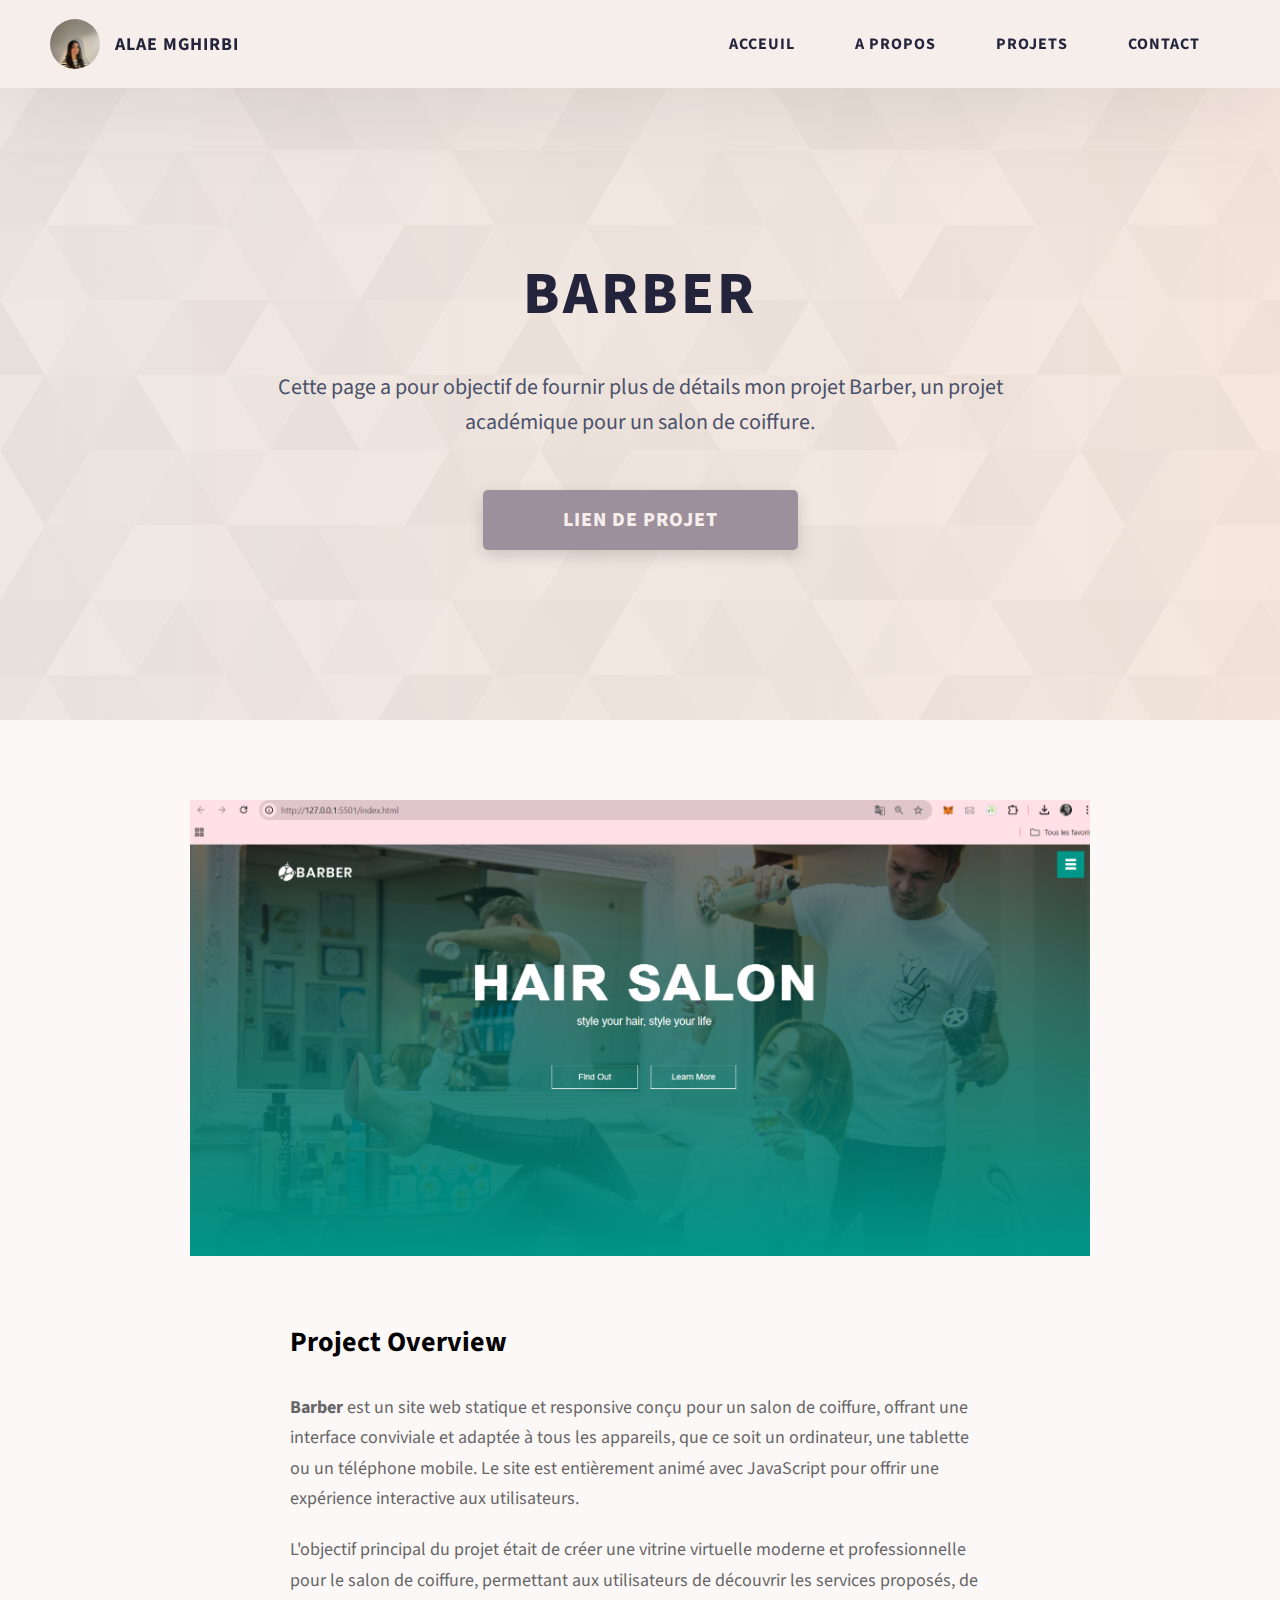
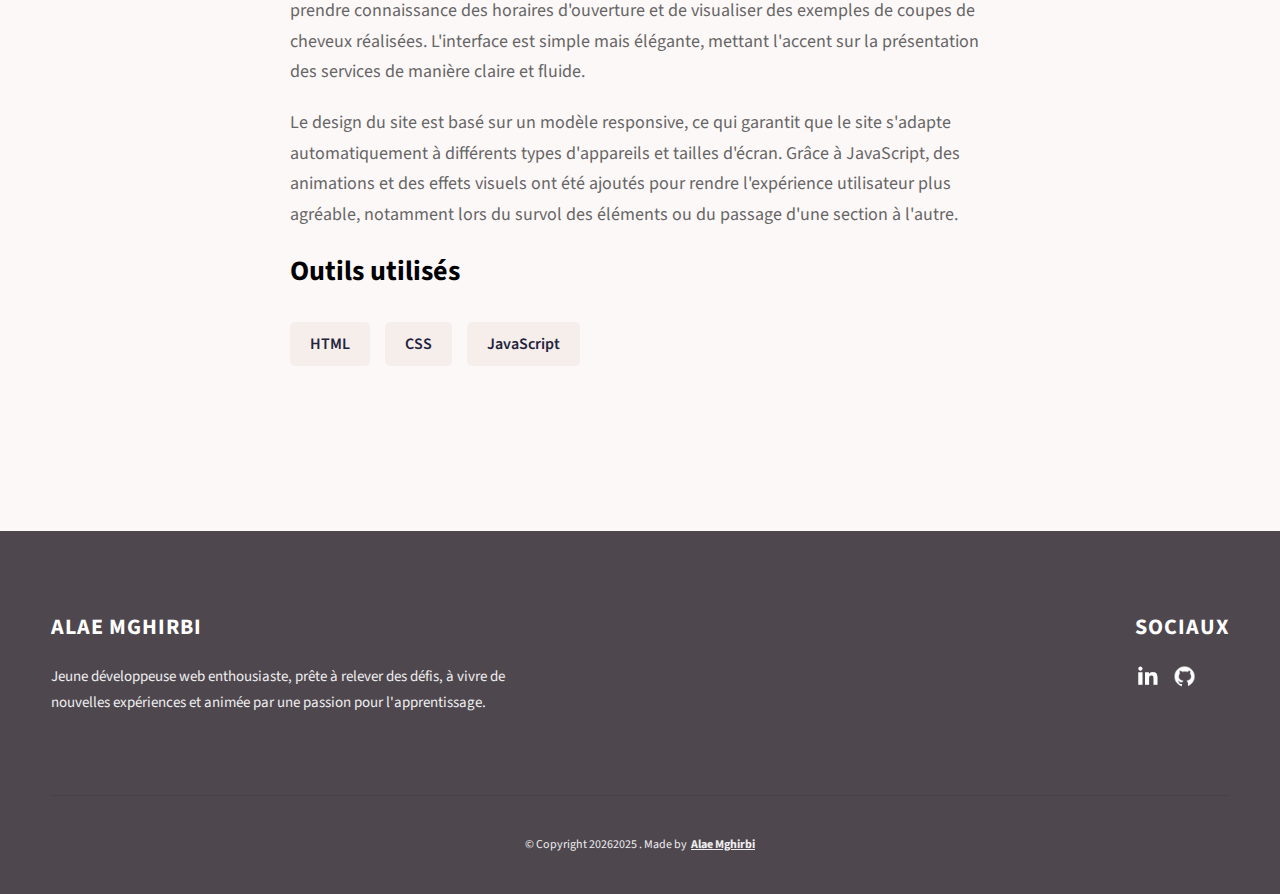
==== barber.html @ a30df5fe "all changes done" ====
<!DOCTYPE html>
<html lang="en">

<head>
  <meta charset="UTF-8" />
  <meta name="viewport" content="width=device-width, initial-scale=1.0" />
  <meta http-equiv="X-UA-Compatible" content="ie=edge" />
  <link rel="shortcut icon" href="/favicon.ico" type="image/x-icon" />
  <link rel="icon" href="/favicon.ico" type="image/x-icon" />
  <title>Projet Plantaneuse </title>
  <meta name="description" content="Case study page of Project" />

  <link rel="stylesheet" href="css/style.css" />

  <link rel="preconnect" href="https://fonts.googleapis.com" />
  <link rel="preconnect" href="https://fonts.gstatic.com" crossorigin />
  <link href="https://fonts.googleapis.com/css2?family=Source+Sans+Pro:wght@400;600;700;900&display=swap"
    rel="stylesheet" />
</head>

<body>
  <header class="header">
    <div class="header__content">
      <div class="header__logo-container">
        <div class="header__logo-img-cont">
          <img src="/images/alaephoto.jpg" alt="Ram Maheshwari Logo Image"
            class="header__logo-img" />
        </div>
        <span class="header__logo-sub">Alae Mghirbi</span>
      </div>
      <div class="header__main">
        <ul class="header__links">
          <li class="header__link-wrapper">
            <a class='header__link' href='/'> Acceuil </a>
          </li>
          <li class="header__link-wrapper">
            <a class='header__link' href='/#about'>A propos </a>
          </li>
          <li class="header__link-wrapper">
            <a class='header__link' href='/#projects'>
              Projets
            </a>
          </li>
          <li class="header__link-wrapper">
            <a class='header__link' href='/#contact'> Contact </a>
          </li>
        </ul>
        <div class="header__main-ham-menu-cont">
          <img src="./assets/svg/ham-menu.svg" alt="hamburger menu" class="header__main-ham-menu" />
          <img src="./assets/svg/ham-menu-close.svg" alt="hamburger menu close"
            class="header__main-ham-menu-close d-none" />
        </div>
      </div>
    </div>
    <div class="header__sm-menu">
      <div class="header__sm-menu-content">
        <ul class="header__sm-menu-links">
          <li class="header__sm-menu-link">
            <a href='/'> Home </a>
          </li>

          <li class="header__sm-menu-link">
            <a href='/#about'> About </a>
          </li>

          <li class="header__sm-menu-link">
            <a href='/#projects'> Projects </a>
          </li>

          <li class="header__sm-menu-link">
            <a href='/#contact'> Contact </a>
          </li>
        </ul>
      </div>
    </div>
  </header>
  <section class="project-cs-hero">
    <div class="project-cs-hero__content">
      <h1 class="heading-primary">Barber</h1>
      <div class="project-cs-hero__info">
        <p class="text-primary">
            Cette page a pour objectif de fournir plus de détails mon projet Barber, un projet académique pour un salon de coiffure.      </div>
      <div class="project-cs-hero__cta">
        <a href="https://github.com/isicparis/ISIcPARIS" class="btn btn--bg" target="_blank" rel="noreferrer">lien de projet</a>
      </div>
    </div>
  </section>
  <section class="project-details">
    <div class="main-container">
      <div class="project-details__content">
        <div class="project-details__showcase-img-cont">
            <!-- <video src="/images/Présentation Plantaneuse 1.mp4" class="project-details__showcase-img"></video> -->

          <img src="./images/barber.png" alt="Project Image" class="project-details__showcase-img" >
        </div>
        <div class="project-details__content-main">
          <div class="project-details__desc">
            <h2 class="project-details__content-title">Project Overview</h2>
            <p class="project-details__desc-para">
                <strong>Barber</strong> est un site web statique et responsive conçu pour un salon de coiffure, offrant une interface conviviale et adaptée à tous les appareils, que ce soit un ordinateur, une tablette ou un téléphone mobile. Le site est entièrement animé avec JavaScript pour offrir une expérience interactive aux utilisateurs.

            </p>           
            <p class="project-details__desc-para"> 
                L'objectif principal du projet était de créer une vitrine virtuelle moderne et professionnelle pour le salon de coiffure, permettant aux utilisateurs de découvrir les services proposés, de prendre connaissance des horaires d'ouverture et de visualiser des exemples de coupes de cheveux réalisées. L'interface est simple mais élégante, mettant l'accent sur la présentation des services de manière claire et fluide.

            </p>
            <p class="project-details__desc-para"> 
                Le design du site est basé sur un modèle responsive, ce qui garantit que le site s'adapte automatiquement à différents types d'appareils et tailles d'écran. Grâce à JavaScript, des animations et des effets visuels ont été ajoutés pour rendre l'expérience utilisateur plus agréable, notamment lors du survol des éléments ou du passage d'une section à l'autre.

            </p>
          <div class="project-details__tools-used">
            <h2 class="project-details__content-title">Outils utilisés</h2>
            <div class="skills">
              <div class="skills__skill">HTML</div>
              <div class="skills__skill">CSS</div>
              <div class="skills__skill">JavaScript</div>
            </div>
          </div>
          
        </div>
      </div>
    </div>
  </section>
  <footer class="main-footer">
    <div class="main-container">
        <div class="main-footer__upper">
            <div class="main-footer__row main-footer__row-1">
                <h2 class="heading heading-sm main-footer__heading-sm">
                    <span>Sociaux </span>
                </h2>
                <div class="main-footer__social-cont">
                    <a target="_blank" rel="noreferrer" href="https://www.linkedin.com/in/alae-mghirbi-628890289/">
                        <img class="main-footer__icon" src="./assets/png/linkedin-ico.png" alt="Alae Mghirbi Linkedin Profile">
                    </a>
                    <a target="_blank" rel="noreferrer" href="https://github.com/AlaeMghirbi">
                        <img class="main-footer__icon" src="./assets/png/github-ico.png" alt="Alae's Github Profile">
                    </a>
                </div>
            </div>
            <div class="main-footer__row main-footer__row-2">
                <h2 class="heading heading-sm text-lt">Alae Mghirbi</h2>
                <p class="main-footer__short-desc">
                    Jeune développeuse web enthousiaste, prête à relever des défis, à vivre de nouvelles expériences et animée par une passion pour l'apprentissage.                    </p>
            </div>
        </div>

        <!-- If you give me some credit or shoutout here by linking to my website, then it will be a big thing for me and will help me a lot :) -->
        <div class="main-footer__lower">
            © Copyright
            <script>
                document.write(new Date().getFullYear());
            </script>2025 . Made by
            <a rel="noreferrer" target="_blank" href="">Alae Mghirbi</a>
        </div>
    </div>
</footer>
  <script src="./index.js"></script>
</body>

</html>
---- css/style.css ----
*,
        *::after,
        *::before {
            margin: 0;
            padding: 0;
            box-sizing: inherit;
            font-family: inherit
        }
        
         :root {
            --dark: #23243C;
            --dark2: #4B516B;
            --violet: #9D8F9C;
            --beige: #CCB1AB;
            --light: #F5EEEA;
        }
        
        html {
            font-size: 62.5%;
            scroll-behavior: smooth
        }
        
        @media only screen and (max-width: 75em) {
            html {
                font-size: 59%
            }
        }
        
        @media only screen and (max-width: 56.25em) {
            html {
                font-size: 56%
            }
        }
        
        @media only screen and (min-width: 112.5em) {
            html {
                font-size: 65%
            }
        }
        
        body {
            box-sizing: border-box;
            position: relative;
            line-height: 1.5;
            font-family: sans-serif;
            overflow-x: hidden;
            overflow-y: scroll;
            font-family: 'Source Sans Pro', sans-serif;
            background: rgb(253, 248, 248)
        }
        
        a {
            text-decoration: none;
            color: inherit
        }
        
        li {
            list-style: none
        }
        
        input:focus,
        button:focus,
        a:focus,
        textarea:focus {
            outline: none
        }
        
        button {
            border: none;
            cursor: pointer
        }
        
        textarea {
            resize: none
        }
        
        .heading-primary {
            font-size: 6rem;
            text-transform: uppercase;
            letter-spacing: 3px;
            text-align: center;
            color: var(--dark);
            font-weight: 800
        }
        
        @media only screen and (max-width: 37.5em) {
            .heading-primary {
                font-size: 4.5rem
            }
        }
        
        .heading-sec__mb-bg {
            margin-bottom: 11rem
        }
        
        @media only screen and (max-width: 56.25em) {
            .heading-sec__mb-bg {
                margin-bottom: 8rem
            }
        }
        
        .heading-sec__mb-med {
            margin-bottom: 9rem
        }
        
        @media only screen and (max-width: 56.25em) {
            .heading-sec__mb-med {
                margin-bottom: 8rem
            }
        }
        
        .heading-sec__main {
            display: block;
            font-size: 4rem;
            text-transform: uppercase;
            letter-spacing: 1px;
            letter-spacing: 3px;
            text-align: center;
            margin-bottom: 3.5rem;
            position: relative;
            color: #111
        }
        
        .heading-sec__main--lt {
            color: #111;
            font-weight: 800
        }
        
        .heading-sec__main--lt::after {
            content: '';
            background: var(--violet) !important
        }
        
        .heading-sec__main::after {
            content: '';
            position: absolute;
            top: calc(100% + 1.5rem);
            height: 5px;
            width: 3rem;
            background: var(--violet);
            left: 50%;
            transform: translateX(-50%);
            border-radius: 5px
        }
        
        @media only screen and (max-width: 37.5em) {
            .heading-sec__main::after {
                top: calc(100% + 1.2rem)
            }
        }
        
        .heading-sec__sub {
            display: block;
            text-align: center;
            color: #555;
            font-size: 2rem;
            font-weight: 500;
            max-width: 80rem;
            margin: auto;
            line-height: 1.6
        }
        
        @media only screen and (max-width: 37.5em) {
            .heading-sec__sub {
                font-size: 1.8rem
            }
        }
        
        .heading-sec__sub--lt {
            color: #333
        }
        
        .heading-sm {
            font-size: 2.2rem;
            text-transform: uppercase;
            letter-spacing: 1px
        }
        
        .main-container {
            max-width: 120rem;
            margin: auto;
            width: 92%
        }
        .main-container2 {
            /* max-width: 120rem; */
            margin: auto;
            width: 92%
        }
        
        .btn {
            background: var(--violet);
            color: var(--light);
            text-transform: uppercase;
            letter-spacing: 1px;
            display: inline-block;
            font-weight: 800;
            border-radius: 5px;
            box-shadow: 0 5px 15px 0 rgba(0, 0, 0, 0.15);
            transition: transform .3s
        }
        .btndwn{
            background: transparent;
            color: var(--violet);
            text-transform: uppercase;
            letter-spacing: 1px;
            display: inline-block;
            font-weight: 800;
            border: var(--violet) solid 2px;
            border-radius: 5px;
            box-shadow: 0 5px 15px 0 rgba(0, 0, 0, 0.15);
            transition: transform .3s
        }
        .btn--plus{
            width: 3.5rem;
            height: 4rem;
        }
        
        .btn:hover {
            transform: translateY(-3px)
        }
        .btndwn:hover {
            transform: translateY(-3px)
        }
        
        .btn--bg {
            padding: 1.5rem 8rem;
            font-size: 2rem
        }
        .btndwn--bg {
            margin-top:1rem ;
            padding: 1.5rem 1rem;
            font-size: 2rem
        }
        
        .btn--med {
            padding: 1.5rem 5rem;
            font-size: 1.6rem
        }
        
        .btn--theme {
            background: var(--violet);
            color: var(--light)
        }
        
        .btn--theme-inv {
            color: var(--dark);
            background: #fff;
            border: 2px solid var(--dark2);
            box-shadow: none;
            padding: calc(1.5rem - 2px) calc(5rem - 2px)
        }
        
        .sec-pad {
            padding: 12rem 0
        }
        
        @media only screen and (max-width: 56.25em) {
            .sec-pad {
                padding: 8rem 0
            }
        }
        
        .text-primary {
            color: var(--dark2);
            font-size: 2.2rem;
            text-align: center;
            width: 100%;
            line-height: 1.6
        }
        
        @media only screen and (max-width: 37.5em) {
            .text-primary {
                font-size: 2rem
            }
        }
        
        .d-none {
            display: none
        }
        
        .home-hero {
            color: #fff;
            background: linear-gradient(to right, #e7ddd7b5, #f1dfd3bf), url(../assets/svg/common-bg.svg);
            background-position: center;
            height: 100vh;
            min-height: 80rem;
            max-height: 120rem;
            position: relative
        }
        
        @media only screen and (max-width: 37.5em) {
            .home-hero {
                height: unset;
                min-height: unset
            }
        }
        
        .home-hero__socials {
            position: absolute;
            top: 50%;
            transform: translateY(-50%);
            background: var(--light);
            box-shadow: rgba(100, 100, 111, 0.2) 0px 7px 29px 0px;
            padding: .5rem
        }
        @media (max-width: 900px) {
            .row {
                flex-direction: column;
                align-items: center;
                justify-items: center;
            }
            .home-hero{
            height: unset;
            min-height: unset}
            .row> :first-child{
                margin-top: 10rem;
            }
        
            .col {
                
          
                flex: none;
                width: 100%;
                margin-bottom: 20px; /* Espace entre les colonnes */
                align-items: center;
                justify-items: center;
            }
            .responsive-image {
               
                z-index: 100;
                top: 80px;
                width: 175px;
                height: 175px;
                margin-left: 0;
                text-align: center;
                color: white;
                border: 7px solid #e9ecef;
                border-radius: 100%;
                background-color:var(--beige);
              }
              .round-circle {
                border-radius: 50% !important;
              }
              .imgres-fluid {
                max-width: 100%;
                height: 100%;
              }
              .home-hero__content {
                transform: translateY(-110px);
                padding: 0rem 0 3rem 0;
                margin: auto;
                position: static;
                transform: translate(0, 0)
            } 
            /* .home-hero__content {
                padding: 1rem;
                text-align: center; /* Centrer le texte sur les petits écrans */
     
        
            .home-hero__cta {
                margin-top: 0rem;
                text-align: center;
            }
            .home-hero__mouse-scroll-cont{
                display: none;
            }
        }
        
        @media only screen and (max-width: 56.25em) {
            .home-hero__socials {
                display: none
            }
        }
        
        .home-hero__mouse-scroll-cont {
            position: absolute;
            bottom: 3%;
            left: 50%;
            transform: translateX(-50%)
        }
        
        @media only screen and (max-width: 37.5em) {
            .home-hero__mouse-scroll-cont {
                display: none
            }
        }
        
        .home-hero__social {
            width: 5rem
        }
        
        .home-hero__social-icon-link {
            width: 100%;
            display: block;
            padding: 1rem;
            transition: background .3s;
            border-radius: 5px
        }
        
        .home-hero__social-icon-link:hover {
            background: rgba(120, 67, 233, 0.2)
        }
        
        .home-hero__social-icon-link--bd-none {
            border-bottom: 0
        }
        
        .home-hero__social-icon {
            width: 100%
        }
        
        .home-hero__content {
            transform: translateY(0);
            max-width: 90rem;
            width: 92%
        }
        
        @media only screen and (max-width: 37.5em) {
            /* .home-hero__content {
                padding: 19rem 0 13rem 0;
                margin: auto;
                position: static;
                transform: translate(0, 0)
            } */
        }
        
        .home-hero__info {
            margin: 0rem auto 0 auto;
            max-width: 80rem
        }
        
        .home-hero__cta {
            margin-top: 5rem;
            text-align: center;
            display: flex;
            flex-direction: column;
            align-items: center;
            justify-content: center;
        }
        
        .about {
            background: rgb(253, 248, 248)
        }
        
        .about__content {
            display: grid;
            grid-template-columns: 2fr 3fr;
            grid-gap: 10rem
        }
        
        @media only screen and (max-width: 56.25em) {
            .about__content {
                grid-template-columns: 1fr;
                grid-gap: 8rem
            }
        }
        
        .about__content-title {
            font-weight: 700;
            font-size: 2.8rem;
            margin-bottom: 3rem;
            color: var(--dark)
        }
        
        .skill_sub_title {
            font-weight: 700;
            font-size: 1.8rem;
            margin-bottom: 2rem;
            color: #6b616b;
        }
        
        @media only screen and (max-width: 37.5em) {
            .about__content-title {
                font-size: 2.4rem
            }
        }
        
        .about__content-details-para {
            font-size: 1.8rem;
            color: #666;
            max-width: 60rem;
            line-height: 1.7;
            margin-bottom: 1rem
        }
        
        .about__content-details-para--hl {
            font-weight: 700;
            margin: 0 3px
        }
        
        .about__content-details-para:last-child {
            margin-bottom: 4rem
        }
        
        .about__content-details-para a {
            text-decoration: underline;
            font-weight: 700;
            color: var(--violet);
            margin: 0 3px
        }
        
        .projects__row {
            display: grid;
            grid-template-columns: 1.5fr 1fr;
            grid-gap: 5rem;
            margin-bottom: 0rem
        }
        
        @media only screen and (max-width: 56.25em) {
            .projects__row {
                grid-template-columns: 1fr;
                grid-gap: 2rem;
                margin-bottom: 8rem
            }
        }
        
        @media only screen and (max-width: 56.25em) {
            .projects__row {
                text-align: center
            }
        }
        
        .projects__row:last-child {
            margin-bottom: 0
        }
        
        .projects__row-img-cont {
            overflow: hidden
        }
        
        .projects__row-img {
            width: 100%;
            display: block;
            -o-object-fit: cover;
            object-fit: cover
        }
        
        .projects__row-content {
            padding: 2rem 0;
            display: flex;
            justify-content: center;
            flex-direction: column;
            align-items: flex-start
        }
        
        @media only screen and (max-width: 56.25em) {
            .projects__row-content {
                align-items: center
            }
        }
        
        .projects__row-content-title {
            font-weight: 700;
            font-size: 2.8rem;
            margin-bottom: 2rem
        }
        
        @media only screen and (max-width: 37.5em) {
            .projects__row-content-title {
                font-size: 2.4rem
            }
        }
        
        .projects__row-content-desc {
            font-size: 1.8rem;
            color: #666;
            max-width: 60rem;
            line-height: 1.7;
            margin-bottom: 3rem
        }
        
        @media only screen and (max-width: 37.5em) {
            .projects__row-content-desc {
                font-size: 1.7rem
            }
        }
        
        .contact {
            background: linear-gradient(to right, #e7ddd7b5, #f1dfd3bf), url(../assets/svg/common-bg.svg);            background-size: cover;
            background-position: center
        }
        
        .contact__form-container {
            box-shadow: rgba(100, 100, 111, 0.2) 0px 7px 29px 0px;
            background: white;
            padding: 4rem;
            margin-top: 6rem;
            max-width: 80rem;
            text-align: right;
            width: 95%;
            border-radius: 5px;
            margin: 5rem auto 0 auto
        }
        
        @media only screen and (max-width: 37.5em) {
            .contact__form-container {
                padding: 3rem
            }
        }
        
        .contact__form-field {
            margin-bottom: 4rem
        }
        
        @media only screen and (max-width: 37.5em) {
            .contact__form-field {
                margin-bottom: 3rem
            }
        }
        
        .contact__form-label {
            color: #666;
            font-size: 1.4rem;
            letter-spacing: 1px;
            font-weight: 700;
            margin-bottom: 1rem;
            display: block;
            text-align: left
        }
        
        .contact__form-input {
            color: #333;
            padding: 2rem;
            width: 100%;
            border: 1px solid #ebebeb;
            font-size: 1.6rem;
            letter-spacing: 0px;
            background: #f0f0f0;
            border-radius: 5px;
            font-weight: 600
        }
        
        .contact__form-input::-moz-placeholder {
            color: #999;
            font-weight: 600;
            font-size: 1.6rem
        }
        
        .contact__form-input:-ms-input-placeholder {
            color: #999;
            font-weight: 600;
            font-size: 1.6rem
        }
        
        .contact__form-input::placeholder {
            color: #999;
            font-weight: 600;
            font-size: 1.6rem
        }
        
        .contact__form-input::-webkit-input-placeholder {
            color: #999;
            font-weight: 600;
            font-size: 1.6rem
        }
        
        .contact__form-input:-ms-input-placeholder {
            color: #999;
            font-weight: 600;
            font-size: 1.6rem
        }
        
        .contact__form-input::-ms-input-placeholder {
            color: #999;
            font-weight: 600;
            font-size: 1.6rem
        }
        
        .contact__form-input:-moz-placeholder {
            opacity: 1;
            color: #999;
            font-weight: 600;
            font-size: 1.6rem
        }
        
        .contact__form-input::-moz-placeholder {
            opacity: 1;
            color: #999;
            font-weight: 600;
            font-size: 1.6rem
        }
        
        .contact__btn {
            width: 30%;
            padding: 2rem 4rem;
            font-size: 1.6rem
        }
        
        @media only screen and (max-width: 37.5em) {
            .contact__btn {
                width: 100%
            }
        }
        
        .project-cs-hero {
            color: #fff;
            background: linear-gradient(to right, #e7ddd7b5, #f1dfd3bf), url(../assets/svg/common-bg.svg);            background-size: cover;
            background-position: center;
            position: relative
        }
        
        @media only screen and (max-width: 37.5em) {
            .project-cs-hero {
                height: unset;
                min-height: unset
            }
        }
        
        .project-cs-hero__content {
            padding: 25rem 0 17rem 0;
            max-width: 90rem;
            width: 92%;
            margin: auto
        }
        
        @media only screen and (max-width: 37.5em) {
            .project-cs-hero__content {
                padding: 19rem 0 13rem 0;
                margin: auto;
                position: static;
                transform: translate(0, 0)
            }
        }
        
        .project-cs-hero__info {
            margin: 3rem auto 0 auto;
            max-width: 80rem
        }
        
        .project-cs-hero__cta {
            margin-top: 5rem;
            text-align: center
        }
        
        .project-details__content {
            padding: 8rem 0;
            max-width: 90rem;
            margin: auto
        }
        
        .project-details__content-title {
            font-weight: 700;
            font-size: 2.8rem;
            margin-bottom: 3rem
        }
        
        @media only screen and (max-width: 37.5em) {
            .project-details__content-title {
                font-size: 2.4rem
            }
        }
        
        .project-details__showcase-img-cont {
            width: 100%;
            margin-bottom: 6rem
        }
        
        .project-details__showcase-img {
            width: 100%
        }
        
        .project-details__content-main {
            width: 100%;
            max-width: 70rem;
            margin: auto
        }
        
        .project-details__desc {
            margin: 0 0 7rem 0
        }
        
        .project-details__desc-para {
            font-size: 1.8rem;
            line-height: 1.7;
            color: #666;
            margin-bottom: 2rem
        }
        
        .project-details__tools-used {
            margin: 0 0 7rem 0
        }
        
        .project-details__tools-used-list {
            display: flex;
            flex-wrap: wrap
        }
        
        .project-details__tools-used-item {
            padding: 1rem 2rem;
            margin-bottom: 1.5rem;
            margin-right: 1.5rem;
            font-size: 1.6rem;
            background: rgba(153, 153, 153, 0.2);
            border-radius: 5px;
            font-weight: 600;
            color: #777
        }
        
        .project-details__links {
            margin: 0 0
        }
        
        .project-details__links-btn {
            margin-right: 2rem
        }
        
        @media only screen and (max-width: 37.5em) {
            .project-details__links-btn {
                margin-right: 0;
                width: 70%;
                margin-bottom: 2rem;
                text-align: center
            }
        }
        
        .project-details__links-btn:last-child {
            margin: 0
        }
        
        @media only screen and (max-width: 37.5em) {
            .project-details__links-btn:last-child {
                margin: 0
            }
        }
        
        .header {
            position: fixed;
            width: 100%;
            z-index: 1000;
            background: #000;
            background: var(--light);
            box-shadow: 0 10px 100px rgba(0, 0, 0, 0.1)
        }
        
        .header__content {
            display: flex;
            align-items: center;
            justify-content: space-between;
            padding: 1rem 5rem
        }
        
        @media only screen and (max-width: 56.25em) {
            .header__content {
                padding: 0 2rem
            }
        }
        
        .header__logo-container {
            display: flex;
            align-items: center;
            cursor: pointer;
            color: #333;
            transition: color .3s
        }
        
        .header__logo-container:hover {
            color: #7843E9
        }
        
        .header__logo-img-cont {
            width: 5rem;
            height: 5rem;
            border-radius: 50px;
            overflow: hidden;
            margin-right: 1.5rem;
            background: #7843E9
        }
        
        @media only screen and (max-width: 56.25em) {
            .header__logo-img-cont {
                width: 4.5rem;
                height: 4.5rem;
                margin-right: 1.2rem
            }
        }
        
        .header__logo-img {
            width: 100%;
            height: 100%;
            -o-object-fit: cover;
            object-fit: cover;
            -o-object-position: center;
            object-position: center;
            display: block
        }
        
        .header__logo-sub {
            font-size: 1.8rem;
            text-transform: uppercase;
            font-weight: 700;
            letter-spacing: 1px;
            color: var(--dark);
        }
        
        .header__links {
            display: flex
        }
        
        @media only screen and (max-width: 37.5em) {
            .header__links {
                display: none
            }
        }
        
        .header__link {
            padding: 2.2rem 3rem;
            display: inline-block;
            font-size: 1.6rem;
            color: var(--dark);
            text-transform: uppercase;
            letter-spacing: 1px;
            font-weight: 700;
            transition: color .3s
        }
        
        .header__link:hover {
            color: var(--violet)
        }
        
        @media only screen and (max-width: 56.25em) {
            .header__link {
                padding: 3rem 1.8rem;
                font-size: 1.5rem
            }
        }
        
        .header__main-ham-menu-cont {
            display: none;
            width: 3rem;
            padding: 2.2rem 0
        }
        
        @media only screen and (max-width: 37.5em) {
            .header__main-ham-menu-cont {
                display: block
            }
        }
        
        .header__main-ham-menu {
            width: 100%
        }
        
        .header__main-ham-menu-close {
            width: 100%
        }
        
        .header__sm-menu {
            background: #fff;
            position: absolute;
            width: 100%;
            top: 100%;
            visibility: hidden;
            opacity: 0;
            transition: all .3s;
            box-shadow: 0px 5px 5px 0px rgba(0, 0, 0, 0.1);
            -webkit-box-shadow: 0px 5px 5px 0px rgba(0, 0, 0, 0.1);
            -moz-box-shadow: 0px 5px 5px 0px rgba(0, 0, 0, 0.1)
        }
        
        .header__sm-menu--active {
            visibility: hidden;
            opacity: 0
        }
        
        @media only screen and (max-width: 37.5em) {
            .header__sm-menu--active {
                visibility: visible;
                opacity: 1
            }
        }
        
        .header__sm-menu-link a {
            display: block;
            text-decoration: none;
            padding: 2.5rem 3rem;
            font-size: 1.6rem;
            color: #333;
            text-align: right;
            border-bottom: 1px solid #eee;
            font-weight: 700;
            text-transform: uppercase;
            letter-spacing: 2px;
            transition: color .3s
        }
        
        .header__sm-menu-link a:hover {
            color: #7843E9
        }
        
        .header__sm-menu-link:first-child a {
            border-top: 1px solid #eee
        }
        
        .header__sm-menu-link-last {
            border-bottom: 0
        }
        
        .main-footer {
          
            background-color: #4e474e;
            color: #fff
        }
        
        .main-footer__upper {
            display: flex;
            justify-content: space-between;
            padding: 8rem 0
        }
        
        @media only screen and (max-width: 56.25em) {
            .main-footer__upper {
                padding: 6rem 0
            }
        }
        
        @media only screen and (max-width: 37.5em) {
            .main-footer__upper {
                display: block
            }
        }
        
        .main-footer__row-1 {
            order: 2
        }
        
        @media only screen and (max-width: 56.25em) {
            .main-footer__row-1 {
                margin-bottom: 5rem
            }
        }
        
        .main-footer__row-2 {
            width: 40%;
            order: 1;
            max-width: 50rem
        }
        
        @media only screen and (max-width: 56.25em) {
            .main-footer__row-2 {
                width: 100%
            }
        }
        
        .main-footer__short-desc {
            margin-top: 2rem;
            color: #eee;
            font-size: 1.5rem;
            line-height: 1.7
        }
        
        .main-footer__social-cont {
            margin-top: 2rem
        }
        
        .main-footer__icon {
            margin-right: 1rem;
            width: 2.5rem
        }
        
        .main-footer__icon--mr-none {
            margin-right: 0
        }
        
        .main-footer__lower {
            padding: 4rem 0;
            border-top: 1px solid #444;
            color: #eee;
            font-size: 1.2rem;
            text-align: left;
            text-align: center
        }
        
        .main-footer__lower a {
            text-decoration: underline;
            font-weight: bold;
            margin-left: 2px
        }
        
        @media only screen and (max-width: 56.25em) {
            .main-footer__lower {
                padding: 3.5rem 0
            }
        }
        
        .skills {
            display: flex;
            flex-wrap: wrap
        }
        
        .skills__skill {
            padding: 1rem 2rem;
            margin-bottom: 1.5rem;
            margin-right: 1.5rem;
            font-size: 1.6rem;
            background: var(--light);
            border-radius: 5px;
            font-weight: 600;
            color: var(--dark)
        }
        
        .mouse {
            width: 25px;
            height: 40px;
            border: 2px solid #333;
            border-radius: 60px;
            position: relative;
            overflow: hidden
        }
        
        .mouse::before {
            content: '';
            width: 5px;
            height: 5px;
            position: absolute;
            top: 7px;
            left: 50%;
            transform: translateX(-50%);
            background-color: #333;
            border-radius: 50%;
            opacity: 1;
            animation: wheel 1.3s infinite;
            -webkit-animation: wheel 1.3s infinite
        }
        
        @keyframes wheel {
            to {
                opacity: 0;
                top: 27px
            }
        }
        
        @-webkit-keyframes wheel {
            to {
                opacity: 0;
                top: 27px
            }
        }
        
        .row {
            display: flex;
            width: 100%;
            height: 100%;
        }
        
        .row> :first-child {
            width: 40%;
        }
        
        .row> :last-child {
            width: 60%;
            align-content: center;
            justify-content: center;
        }
        
        .col img {
            width: 100%;
            height: 100%;
            object-fit: cover;
        }
        .projects-carousel {
            display: flex;
            align-items: center;
            justify-content: center;
            position: relative;
            width: 80%;
            overflow-x: hidden;
            margin: 0 auto;
        }
        
        .projects__content {
            display: flex;
            padding: 0;
            /* overflow: hidden;  Cela va toujours cacher le débordement des projets */
            width: 100%;
            max-width: 100vw; /* Pour que tout le contenu soit contenu dans la largeur de la fenêtre */
            position: relative;
        }
        
        .projects__row {
            padding: 0 50px;
            flex-shrink: 0;
         
            width: 1200px;
             width: 100%; 
            /* margin-right: 20px;  Espacement entre les projets */
        
        }
        /*button {
            
        } */
        
        .prev {
            background-color: transparent;
            border: none;
            font-size: 2rem;
            cursor: pointer;
            position: absolute;
            top: 40%;
            transform: translateY(-50%);
            z-index: 1000;
            left: 0px;
        }
        
        .next {
            background-color: transparent;
            border: none;
            font-size: 2rem;
            cursor: pointer;
            position: absolute;
            top: 40%;
            transform: translateY(-50%);
            z-index: 1000;
            right: 0px;
        }
        .highlight {
            background-color: rgb(253, 248, 248);
        }

        .page-section {
            padding: 6rem 0;
          }
          .page-section h2.section-heading, .page-section .section-heading.h2 {
            font-size: 2.5rem;
            margin-top: 0;
            margin-bottom: 1rem;
          }
          .page-section h3.section-subheading, .page-section .section-subheading.h3 {
            font-size: 1rem;
            font-weight: 400;
            font-style: italic;
            font-family: "Roboto Slab", -apple-system, BlinkMacSystemFont, "Segoe UI", Roboto, "Helvetica Neue", Arial, sans-serif, "Apple Color Emoji", "Segoe UI Emoji", "Segoe UI Symbol", "Noto Color Emoji";
            margin-bottom: 4rem;
          }
          .timeline {
            position: relative;
            padding: 0;
            list-style: none;
          }
          .timeline:before {
            position: absolute;
            top: 0;
            bottom: 0;
            left: 40px;
            width: 2px;
            margin-left: -1.5px;
            content: "";
            background-color: #e9ecef;
          }
          .timeline > li {
            position: relative;
            min-height: 50px;
            margin-bottom: 50px;
          }
          .timeline > li:after, .timeline > li:before {
            display: table;
            content: " ";
          }
          .timeline > li:after {
            clear: both;
          }
          .timeline > li .timeline-panel {
            position: relative;
            float: right;
            width: 100%;
            padding: 0 20px 0 20x;
            text-align: left;
          }
          .timeline > li .timeline-panel:before {
            right: auto;
            left: -15px;
            border-right-width: 15px;
            border-left-width: 0;
          }
          .timeline > li .timeline-panel:after {
            right: auto;
            left: -14px;
            border-right-width: 14px;
            border-left-width: 0;
          }
          .timeline > li .timeline-image {
            position: absolute;
            z-index: 100;
            left: 0;
            width: 80px;
            height: 80px;
            margin-left: 0;
            text-align: center;
            color: white;
            border: 7px solid #e9ecef;
            border-radius: 100%;
            background-color:var(--beige);
          }
          .timeline > li .timeline-image h4, .timeline > li .timeline-image .h4 {
            font-size: 10px;
            line-height: 14px;
            margin-top: 12px;
          }
          .timeline > li.timeline-inverted > .timeline-panel {
            float: right;
            padding: 0 20px 0 20px;
            text-align: left;
          }
          .timeline > li.timeline-inverted > .timeline-panel:before {
            right: auto;
            left: -15px;
            border-right-width: 15px;
            border-left-width: 0;
          }
          .timeline > li.timeline-inverted > .timeline-panel:after {
            right: auto;
            left: -14px;
            border-right-width: 14px;
            border-left-width: 0;
          }
          .timeline > li:last-child {
            margin-bottom: 0;
          }

          .timeline .timeline-heading h4, .timeline .timeline-heading .h4 {
            
            font-size: large;
            margin-top: 0;
            color: var(--dark);
          }
          .timeline-heading h4{
            font-size: 4rem;
          }
          .timeline .timeline-heading h4.subheading, .timeline .timeline-heading .subheading.h4 {
            text-transform: none;
            color: var(--violet);
          }
          .timeline .timeline-body > ul,
          .timeline .timeline-body > p {
            font-size: 1.5rem;
            font-weight: 500;
            line-height: 1.6;
            margin-bottom: 0;
          }
          .rounded-circle {
            border-radius: 50% !important;
          }
          .img-fluid {
            max-width: 100%;
            height: 100%;
          }
          
          @media (min-width: 768px) {
            .timeline:before {
              left: 50%;
            }
            .timeline > li {
              min-height: 100px;
              margin-bottom: 50px;
            }
            .timeline > li .timeline-panel {
                align-items: center;
                justify-content: center;
              float: left;
              width: 41%;
              padding: 0 20px 20px 30px;
              text-align: right;
            }
            .timeline > li .timeline-image {
              left: 50%;
              width: 100px;
              height: 100px;
              align-items: center;
              justify-content: center;
              margin-left: -50px;
            }
            .timeline > li .timeline-image h4, .timeline > li .timeline-image .h4 {
              font-size: 13px;
              line-height: 18px;
              margin-top: 16px;
            }
            .timeline > li.timeline-inverted > .timeline-panel {
              float: right;
              padding: 0 30px 20px 20px;
              text-align: left;
            }
          }
          @media (min-width: 992px) {
            .timeline > li {
              min-height: 150px;
            }
            .timeline > li .timeline-panel {
              padding: 0 20px 20px;
            }
            .timeline > li .timeline-image {
              width: 150px;
              height: 150px;
              margin-left: -75px;
            }
            .timeline > li .timeline-image h4, .timeline > li .timeline-image .h4 {
              font-size: 18px;
              line-height: 26px;
              margin-top: 30px;
            }
            .timeline > li.timeline-inverted > .timeline-panel {
              padding: 0 20px 20px;
            }
          }
          @media (min-width: 1200px) {
            .timeline > li {
              min-height: 170px;
            }
            .timeline > li .timeline-panel {
              padding: 0 20px 20px 20px;
            }
            .timeline > li .timeline-image {
              width: 170px;
              height: 170px;
              margin-left: -85px;
            }
            .timeline > li .timeline-image h4, .timeline > li .timeline-image .h4 {
              margin-top: 40px;
            }
            .timeline > li.timeline-inverted > .timeline-panel {
              padding: 0 20px 20px 20px;
            }

              
          }
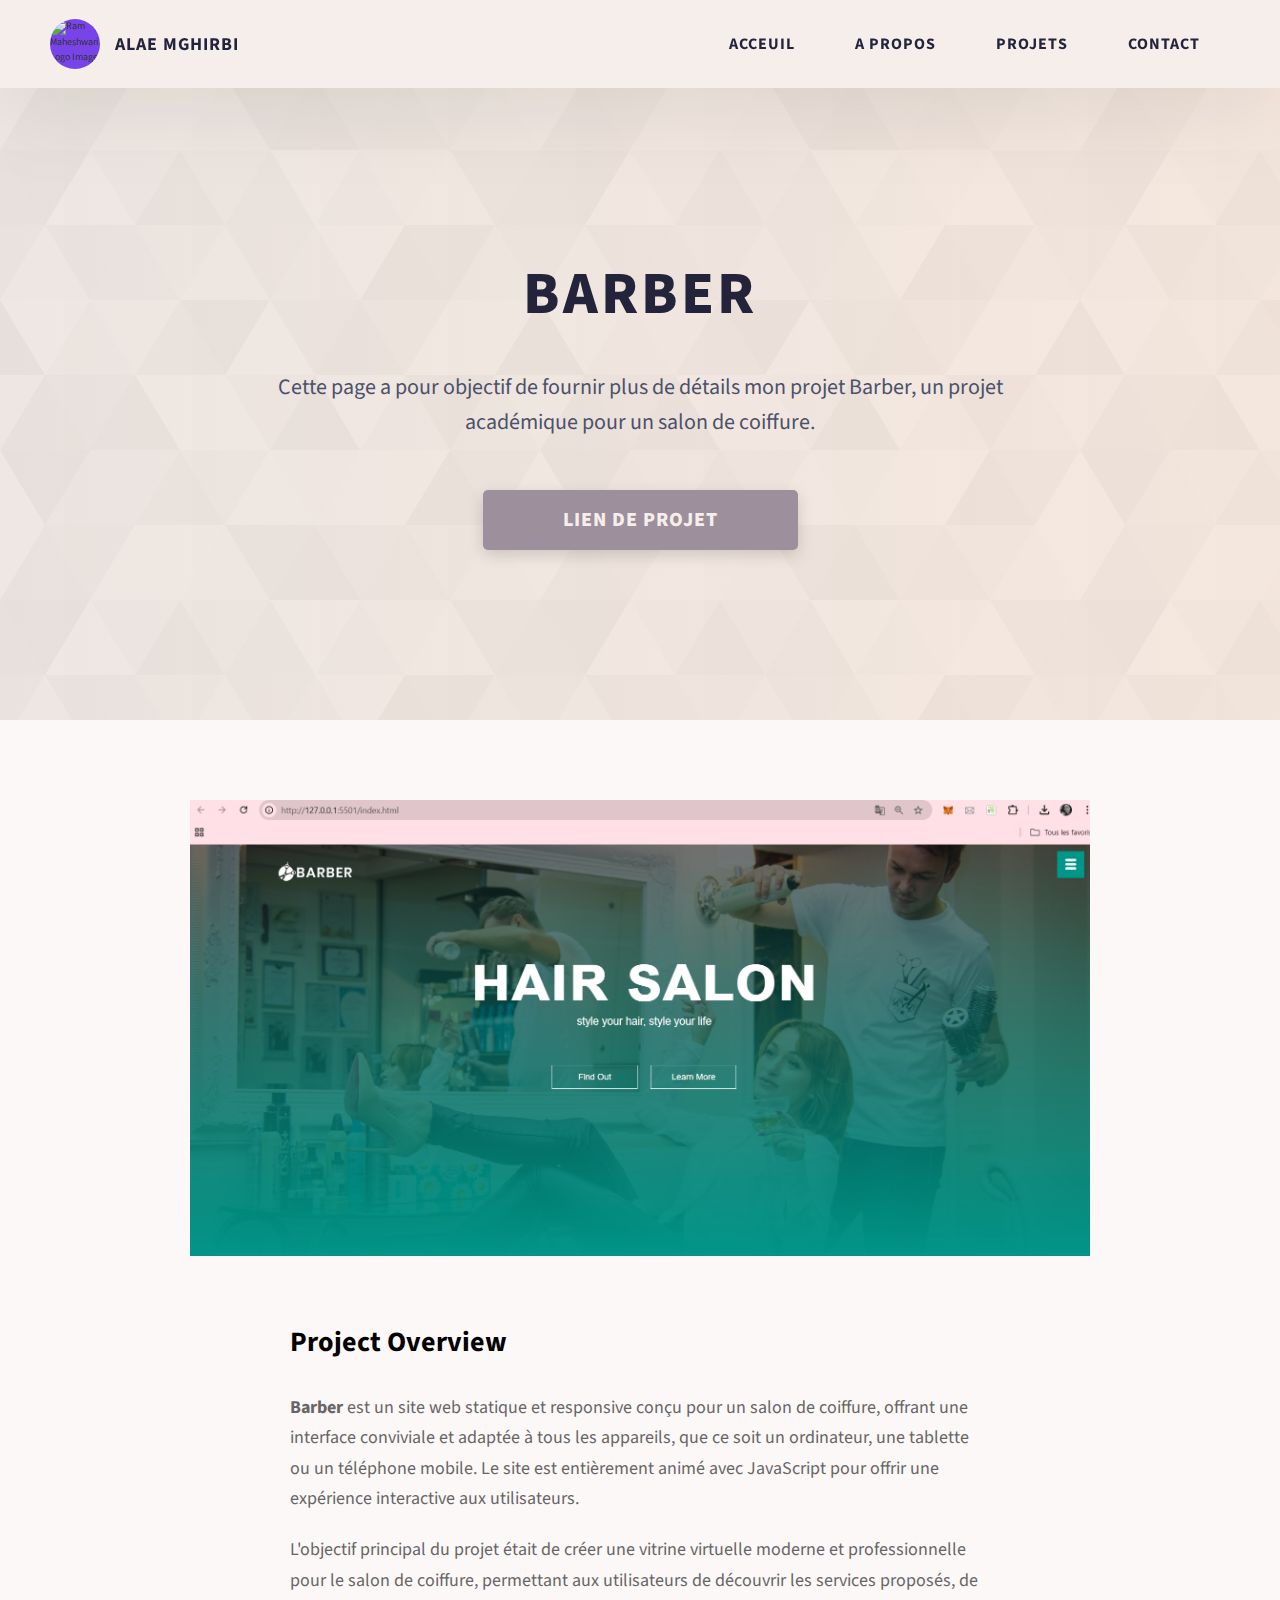
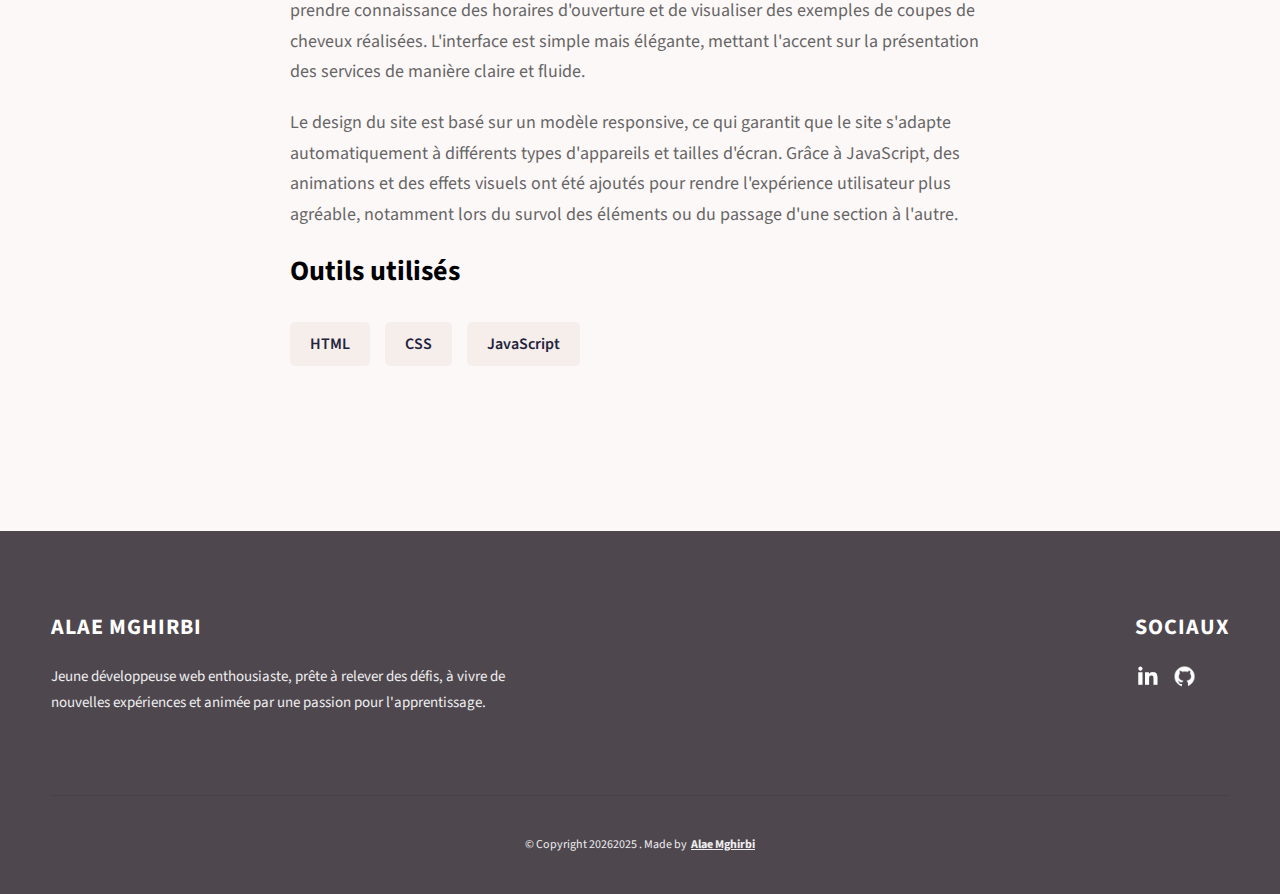
==== commit 9bdd30ff: "adding missing projects" ====
--- a/barber.html
+++ b/barber.html
@@ -23,7 +23,7 @@
     <div class="header__content">
       <div class="header__logo-container">
         <div class="header__logo-img-cont">
-          <img src="/images/alaephoto.jpg" alt="Ram Maheshwari Logo Image"
+          <img src="/Portefolio/images/alaephoto.jpg" alt="Ram Maheshwari Logo Image"
             class="header__logo-img" />
         </div>
         <span class="header__logo-sub">Alae Mghirbi</span>
@@ -150,7 +150,7 @@
             <script>
                 document.write(new Date().getFullYear());
             </script>2025 . Made by
-            <a rel="noreferrer" target="_blank" href="">Alae Mghirbi</a>
+            <a rel="noreferrer" target="_blank" href="https://alaemghirbi.github.io/Portefolio/">Alae Mghirbi</a>
         </div>
     </div>
 </footer>
--- a/css/style.css
+++ b/css/style.css
@@ -251,7 +251,7 @@
         }
         
         .sec-pad {
-            padding: 12rem 0
+            padding: 6rem 0
         }
         
         @media only screen and (max-width: 56.25em) {
@@ -346,7 +346,7 @@
                 height: 100%;
               }
               .home-hero__content {
-                transform: translateY(-110px);
+                transform: translateY(0px) !important;
                 padding: 0rem 0 3rem 0;
                 margin: auto;
                 position: static;
@@ -358,7 +358,7 @@
      
         
             .home-hero__cta {
-                margin-top: 0rem;
+                margin-top: 1rem !important;
                 text-align: center;
             }
             .home-hero__mouse-scroll-cont{
@@ -410,7 +410,7 @@
         }
         
         .home-hero__content {
-            transform: translateY(0);
+            transform: translateY(8.5rem);
             max-width: 90rem;
             width: 92%
         }
@@ -536,9 +536,9 @@
         }
         
         .projects__row-content {
-            padding: 2rem 0;
+            padding: 0rem 0;
             display: flex;
-            justify-content: center;
+            /* justify-content: center; */
             flex-direction: column;
             align-items: flex-start
         }
@@ -826,7 +826,7 @@
         .header {
             position: fixed;
             width: 100%;
-            z-index: 1000;
+            z-index: 2000;
             background: #000;
             background: var(--light);
             box-shadow: 0 10px 100px rgba(0, 0, 0, 0.1)
@@ -896,7 +896,7 @@
             display: flex
         }
         
-        @media only screen and (max-width: 37.5em) {
+        @media only screen and (max-width: 46em) {
             .header__links {
                 display: none
             }
@@ -928,9 +928,10 @@
             display: none;
             width: 3rem;
             padding: 2.2rem 0
-        }
-        
-        @media only screen and (max-width: 37.5em) {
+
+        }
+        
+        @media only screen and (max-width: 46em) {
             .header__main-ham-menu-cont {
                 display: block
             }
@@ -1147,7 +1148,7 @@
         }
         
         .row> :last-child {
-            width: 60%;
+            width: 100%;
             align-content: center;
             justify-content: center;
         }
@@ -1231,7 +1232,7 @@
             font-family: "Roboto Slab", -apple-system, BlinkMacSystemFont, "Segoe UI", Roboto, "Helvetica Neue", Arial, sans-serif, "Apple Color Emoji", "Segoe UI Emoji", "Segoe UI Symbol", "Noto Color Emoji";
             margin-bottom: 4rem;
           }
-          .timeline {
+          /* .timeline {
             position: relative;
             padding: 0;
             list-style: none;
@@ -1335,24 +1336,127 @@
             font-weight: 500;
             line-height: 1.6;
             margin-bottom: 0;
-          }
+          }*/
           .rounded-circle {
             border-radius: 50% !important;
           }
           .img-fluid {
             max-width: 100%;
             height: 100%;
-          }
+          } 
+           
+.timeline {
+    position: relative;
+    padding: 0;
+    list-style: none;
+  }
+  .timeline:before {
+    position: absolute;
+    top: 0;
+    bottom: 0;
+    left: 40px;
+    width: 2px;
+    margin-left: -1.5px;
+    content: "";
+    background-color: #e9ecef;
+  }
+  .timeline > li {
+    position: relative;
+    min-height: 50px;
+    margin-bottom: 50px;
+  }
+  .timeline > li:after, .timeline > li:before {
+    display: table;
+    content: " ";
+  }
+  .timeline > li:after {
+    clear: both;
+  }
+  .timeline > li .timeline-panel {
+    position: relative;
+    float: right;
+    width: 100%;
+    padding: 0 20px 0 100px;
+    text-align: left;
+  }
+  .timeline > li .timeline-panel:before {
+    right: auto;
+    left: -15px;
+    border-right-width: 15px;
+    border-left-width: 0;
+  }
+  .timeline > li .timeline-panel:after {
+    right: auto;
+    left: -14px;
+    border-right-width: 14px;
+    border-left-width: 0;
+  }
+  .timeline > li .timeline-image {
+    position: absolute;
+    z-index: 100;
+    left: 0;
+    width: 80px;
+    height: 80px;
+    margin-left: 0;
+    text-align: center;
+    color: white;
+    border: 7px solid #e9ecef;
+    border-radius: 100%;
+    background-color:var(--beige);
+  }
+  .timeline > li .timeline-image h4, .timeline > li .timeline-image .h4 {
+    font-size: 10px;
+    line-height: 14px;
+    margin-top: 12px;
+  }
+  .timeline > li.timeline-inverted > .timeline-panel {
+    float: right;
+    padding: 0 20px 0 100px;
+    text-align: left;
+  }
+  .timeline > li.timeline-inverted > .timeline-panel:before {
+    right: auto;
+    left: -15px;
+    border-right-width: 15px;
+    border-left-width: 0;
+  }
+  .timeline > li.timeline-inverted > .timeline-panel:after {
+    right: auto;
+    left: -14px;
+    border-right-width: 14px;
+    border-left-width: 0;
+  }
+  .timeline > li:last-child {
+    margin-bottom: 0;
+  }
+  .timeline .timeline-heading h4, .timeline .timeline-heading .h4 {
+    margin-top: 0;
+    color: var(--dark2);
+    font-size: 1.7rem;
+  }
+  .timeline .timeline-heading h4.subheading, .timeline .timeline-heading .subheading.h4 {
+    color: var(--violet);
+    text-transform: none;
+  }
+  .timeline .timeline-body > ul,
+  .timeline .timeline-body > p {
+    font-size: 1.2rem;
+
+    margin-bottom: 0;
+  }
+  
           
           @media (min-width: 768px) {
             .timeline:before {
               left: 50%;
             }
             .timeline > li {
+               
               min-height: 100px;
               margin-bottom: 50px;
             }
             .timeline > li .timeline-panel {
+                transform: translateX(30px);
                 align-items: center;
                 justify-content: center;
               float: left;
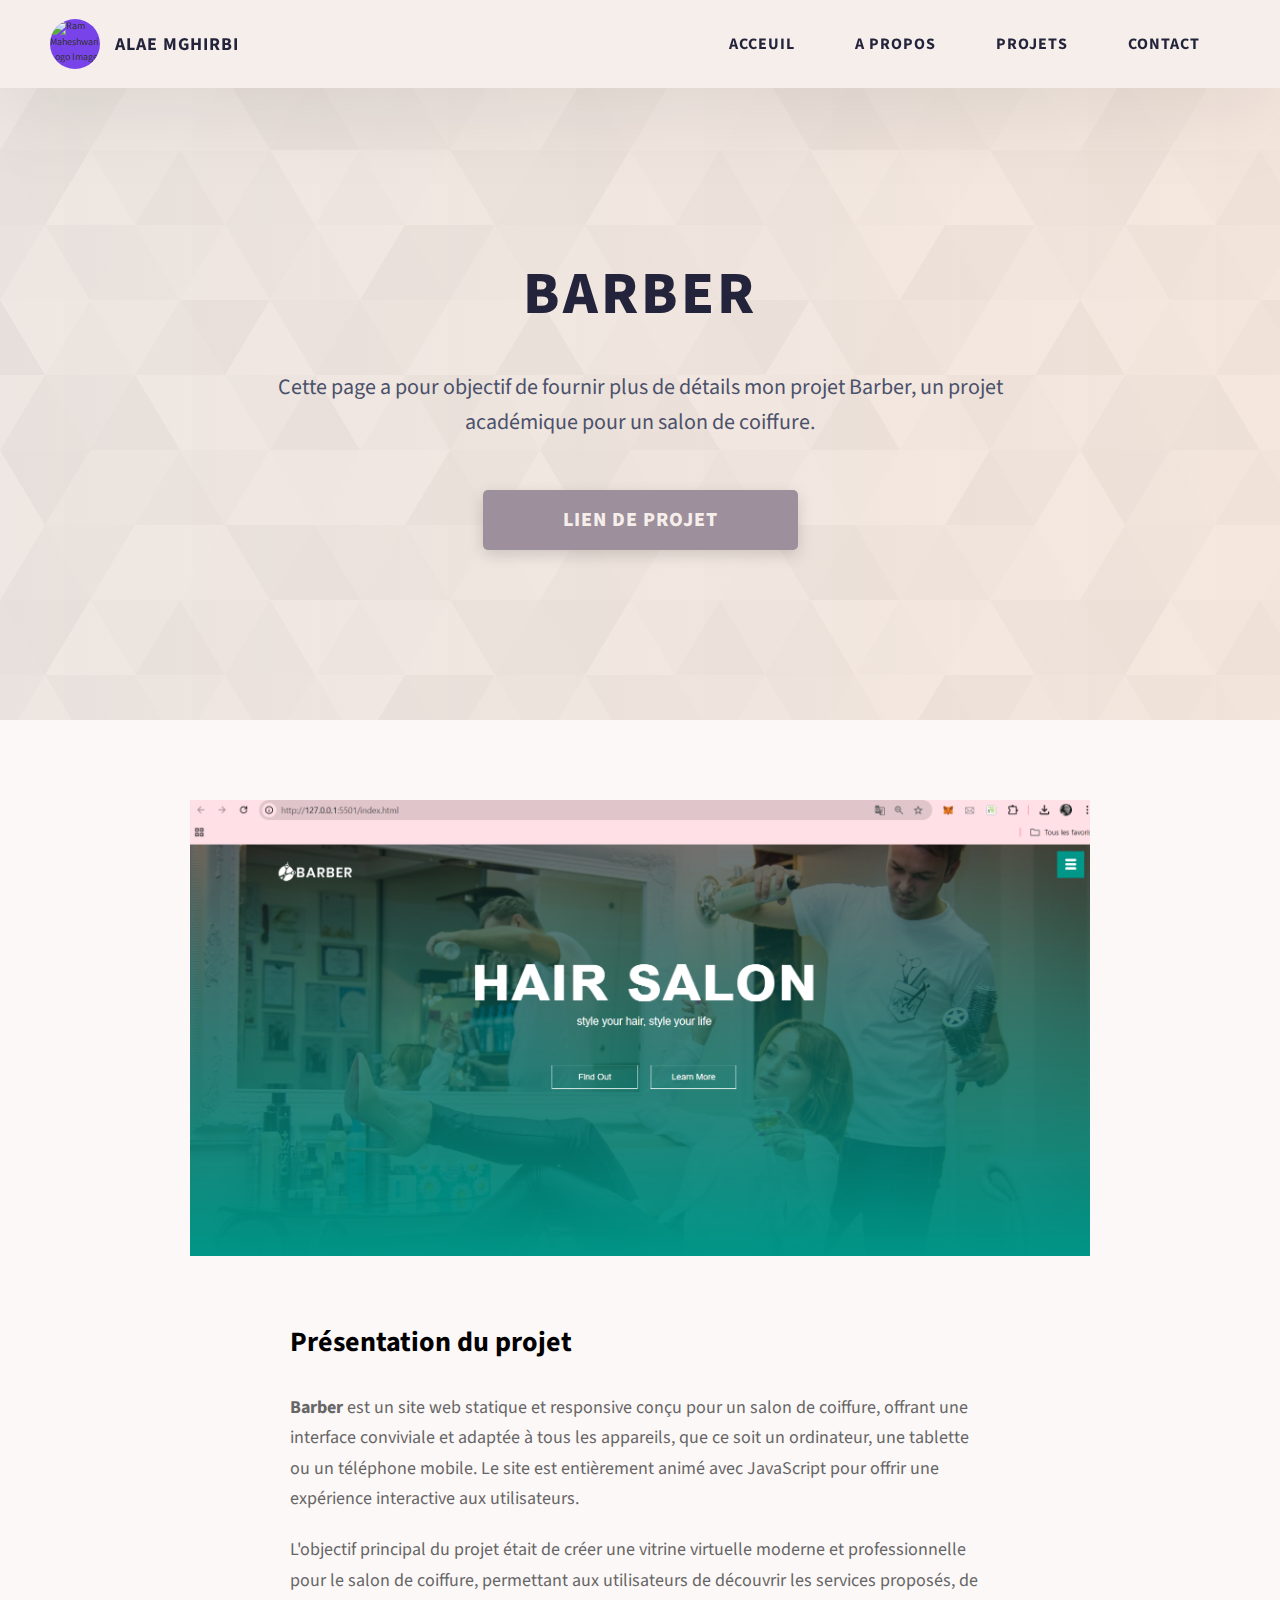
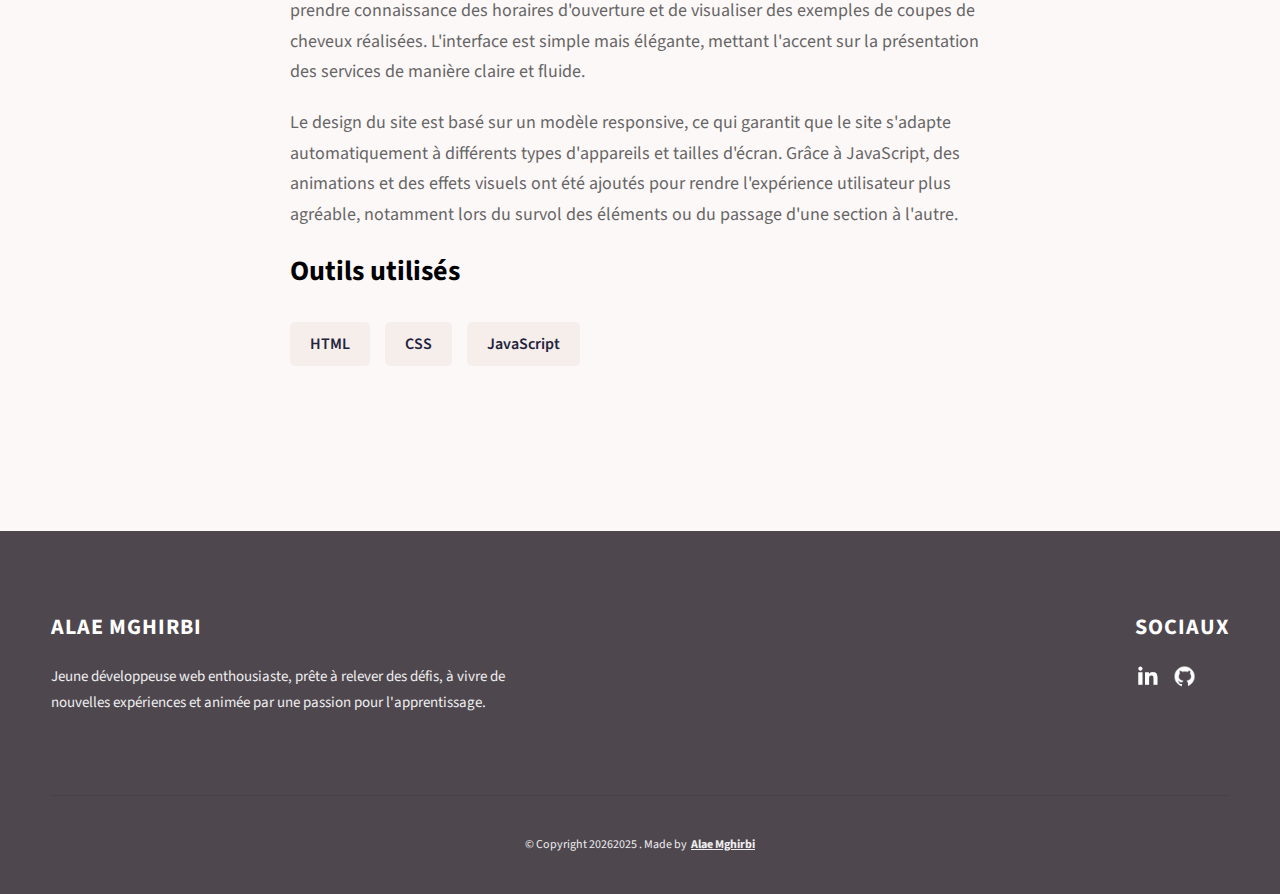
==== commit 8a90e16b: "adding podcast" ====
--- a/barber.html
+++ b/barber.html
@@ -95,7 +95,7 @@
         </div>
         <div class="project-details__content-main">
           <div class="project-details__desc">
-            <h2 class="project-details__content-title">Project Overview</h2>
+            <h2 class="project-details__content-title">Présentation du projet</h2>
             <p class="project-details__desc-para">
                 <strong>Barber</strong> est un site web statique et responsive conçu pour un salon de coiffure, offrant une interface conviviale et adaptée à tous les appareils, que ce soit un ordinateur, une tablette ou un téléphone mobile. Le site est entièrement animé avec JavaScript pour offrir une expérience interactive aux utilisateurs.
 
